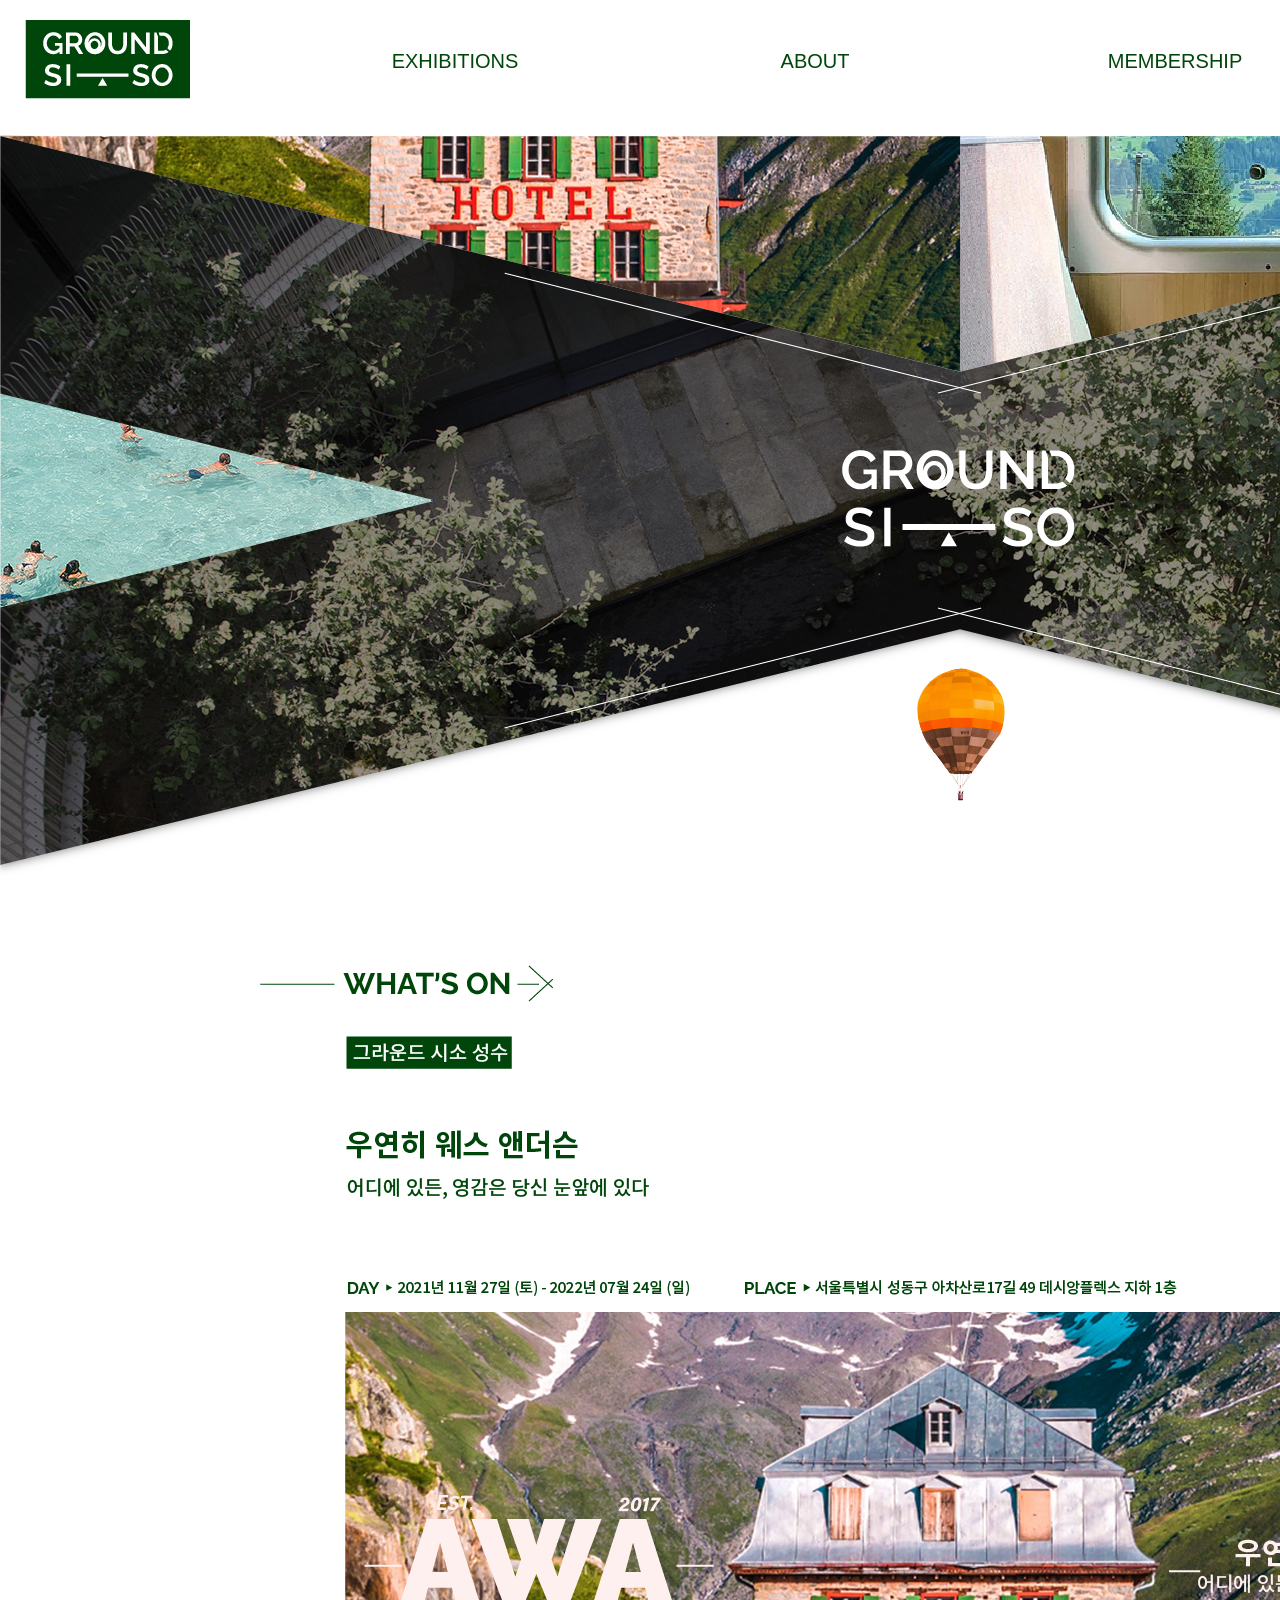
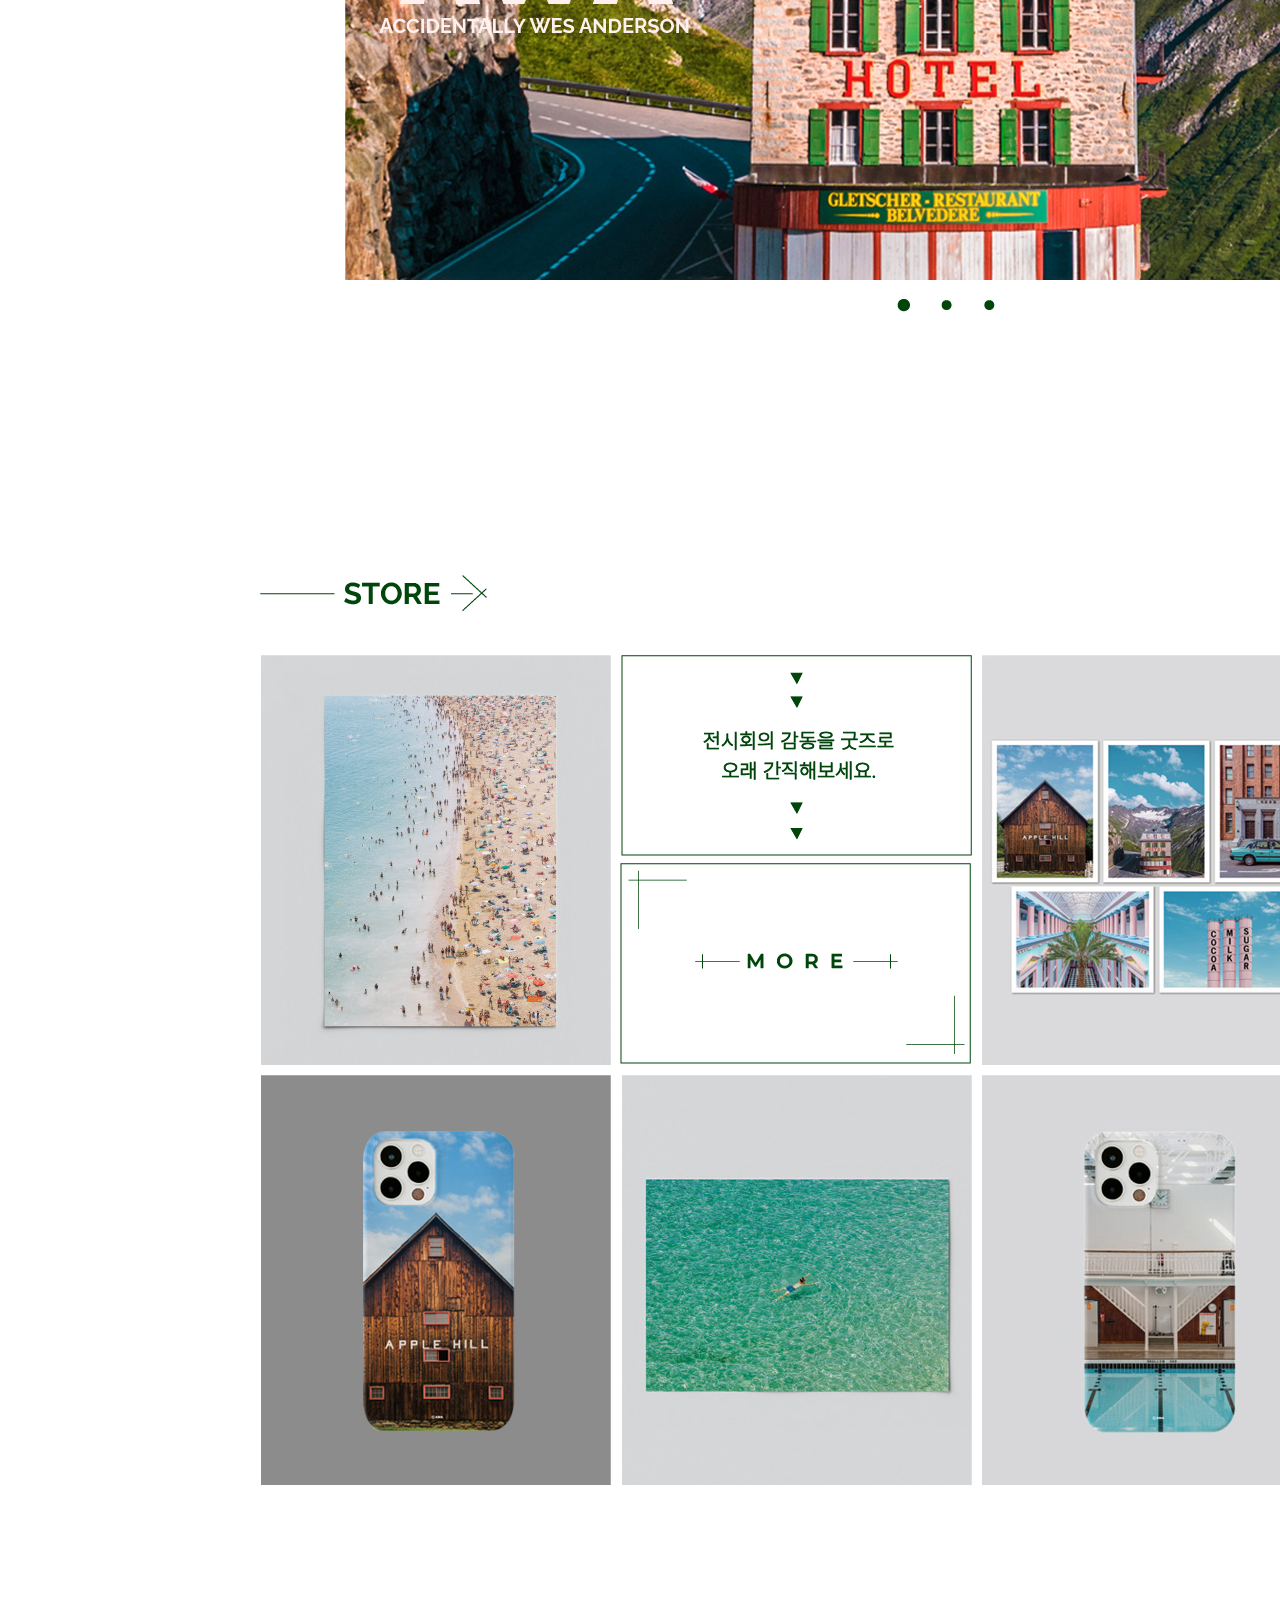
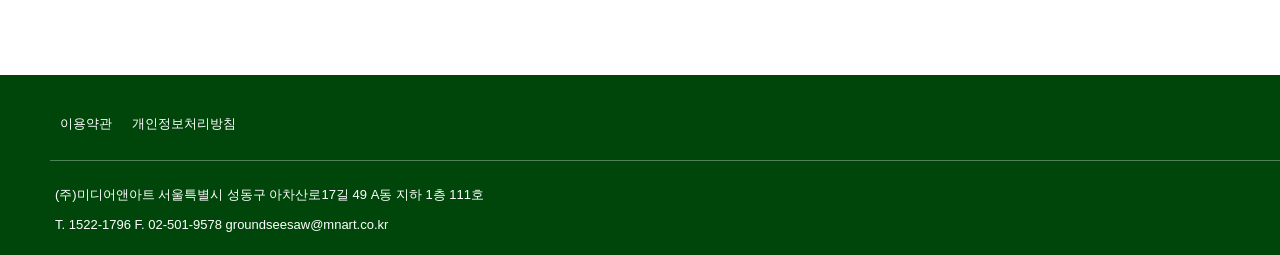
==== index.html @ 8694c182 "first commit" ====
<!DOCTYPE html>
<html lang="ko">

<head>
    <meta charset="UTF-8">
    <meta http-equiv="X-UA-Compatible" content="IE=edge">
    <meta name="viewport" content="width=device-width, initial-scale=1.0">
    <title>GROUND SISO</title>
    <link type="text/css" rel="stylesheet" href="./css/main.css">
    <script src="./script/jquery-1.12.3.js"></script>
    <script src="./script/main.js"></script>
</head>

<body>
    <div id="wrap">
        <header id="header">
            <div class="logo">
                <a href="./main.html"><img src="./img/logo.png"></a>
            </div>
            <div class="nav raleway">
                <ul>
                    <li><a href="#">EXHIBITIONS</a>
                        <div class="submenu noto">
                            <ul>
                                <li><a href="./ex01.html">성수</a></li>
                                <hr class="navline">
                                <li><a href="./ex02.html">서촌</a></li>
                                <hr class="navline">
                                <li><a href="./ex03.html">명동</a></li>
                            </ul>
                        </div>
                    </li>
                    <li><a href="#">ABOUT</a>
                        <div class="submenu noto">
                            <ul>
                                <li><a href="#">그라운드 시소</a></li>
                                <hr class="navline">
                                <li><a href="#">CONTACT US</a></li>
                            </ul>
                        </div>
                    </li>
                    <li><a href="#">MEMBERSHIP</a></li>
                    <li><a href="#">STORE</a></li>
                </ul>
            </div>
            <div class="login raleway">
                <a href="login.html">
                    <p>LOGIN</p>
                </a>
            </div>
        </header>

        <section id="slide">
            <div class="slidebg"><img src="./img/slidebg.png"></div>
            <div class="slideimg">
                <div class="slidemain"><img src="./img/slidemain_01.png"></div>
                <div class="slidemain"><img src="./img/slidemain_02.png"></div>
            </div>
        </section>

        <section id="content">
            <div class="con1"><img src="./img/con_title.png"></div>
            <div class="con2">
                <div class="co1">
                    <img src="./img/con_text_01.png">
                    <img src="./img/con_text_02.png">
                    <img src="./img/con_text_03.png">
                </div>
                <div class="number">
                    <div class="left"><a href="#content"><img src="./img/tri_0.png"></a></div>
                    <div class="num">
                        <img src="./img/con_num_01.png">
                        <img src="./img/con_num_02.png">
                        <img src="./img/con_num_03.png">
                    </div>
                    <div class="right"><a href="#content"><img src="./img/tri_right.png"></a></div>
                </div>
                <div class="co2">
                    <a href="#"><img src="./img/con_img_01.png"></a>
                    <a href="#"><img src="./img/con_img_02.png"></a>
                    <a href="#"><img src="./img/con_img_03.png"></a>
                </div>
            </div>
        </section>

        <section id="store">
            <div class="sto1"><img src="./img/store_title.png"></div>
            <div class="sto2">
                <div class="storeimg"><img src="./img/store_img.png"></div>
                <div class="storebtn">
                    <a href="#store"><img src="./img/more_btn.png"></a>
                </div>
            </div>
        </section>

        <footer id="footer" class="noto2">
            <div class="fot1">
                <div class="fottext">
                    <ul>
                        <a href="#footer">
                            <li>이용약관</li>
                        </a>
                        <a href="#footer">
                            <li>개인정보처리방침</li>
                        </a>
                    </ul>
                </div>
                <div class="foticon">
                    <a href="https://www.instagram.com/groundseesaw/" target="_blank"><img src="./img/insta.png"></a>
                    <a href="https://www.youtube.com/c/groundseesaw/videos" target="_blank"><img src="./img/youtube.png"></a>
                </div>
            </div>
            <div class="line"></div>
            <div class="fot2">
                <div class="text">
                    <ul >
                        <li>(주)미디어앤아트 서울특별시 성동구 아차산로17길 49 A동 지하 1층 111호</li>
                        <li>T. 1522-1796 F. 02-501-9578 groundseesaw@mnart.co.kr</li>
                    </ul>
                </div>
                <div class="fotlogo">
                    <img src="./img/footer_logo.png">
                </div>
        </footer>
    </div>
</body>

</html>
---- css/main.css ----
* { padding: 0; margin: 0; color: #00460A; }
li { list-style: none; }
a { text-decoration: none; }

@font-face{
    font-family:'Raleway'; 
    src: local('Raleway'),
        url('Raleway.eot'),
        url('Raleway.woff') format('woff'),
        url('Raleway.ttf') format('truetype');

        font-family:'Noto Sans KR'; 
        src: local('Noto Sans KR'),
            url('Noto Sans KR.eot'),
            url('Noto Sans KR.woff') format('woff'),
            url('Noto Sans KR.ttf') format('truetype');
}

.raleway { font-family: 'Raleway', sans-serif; font-weight: 500; }
.noto { font-family: 'Noto Sans KR', sans-serif; font-weight: 400; font-size: 15pt; }
.noto2 { font-family: 'Noto Sans KR', sans-serif; }

#wrap { width: 1920px; } 

/* 헤더 부분 */
#header { width: 1920px; height: 125px; }
.logo { width:220px; height: 135px; float: left; }
.logo a { }
.logo a img { margin-top: 20px; margin-left: 25px; }

.nav { width: 1480px; height: 135px; float: left; }
.nav ul {  }
.nav > ul > li { font-size: 15pt; float: left; width: 250px; margin-left: 110px; text-align: center;}
.nav > ul > li > a { display: block; padding: 50px; }

.navline { border: 0.03px solid #50825A; }

.submenu { display: none; margin-top: 5px; z-index: 100; box-shadow: rgba(0, 0, 0, 0.15) 0px 3px 3px 0px; }
.submenu ul { }
.submenu ul li { background-color: white; }
.submenu ul li a { display: block; padding: 20px 25px 20px 25px ; }
.submenu ul li a:hover { background-color: #00460A; color: white; }

.login { width: 220px; height: 135px; float: left; } 
.login p { font-size: 13pt; float: right; margin-top: 20px; margin-right: 20px; }

/* 슬라이드 부분 */
#slide { position: relative;  width: 1920px; height: 730px; z-index: -100; }
.slideimg { width: 1920px; height: 730px; }
.slidemain { position: absolute; top: 11px; width: 1920px; height: 730px; }

/* 콘텐트 부분 */
#content { width: 1920px; height: 1280px; }
.con1 img { margin-top: 110px; margin-left: 260px; } 
.co1 { width: 1217px; height: 266px;  margin-top: 30px; margin-left: 345px; position: relative; z-index: -100; }
.co1 img {  position: absolute; top: 0; left: 0; }

.number { width: 200px; height: 50px; float: right; margin-right: 350px; margin-top: -40px; }
.left { width: 20; height: 50px; float: left; margin-right: 20px; z-index: 100; }
.right { width: 20; height: 50px; float: left; margin-left: 20px; z-index: 100; }
.number .num { position: relative; width: 100px; height: 50px; float: left; }
.number .num img { position: absolute; top: 0; left: 0; }

.co2 { width: 1207px; height: 600px; margin-top: 10px; margin-left: 345px; position: relative; }
.co2 img { position: absolute; top: 0; left: 0; } 


#store { width: 1920px; height: 1140px; }
.sto1 img { margin-top: 40px; margin-left: 260px; } 
.sto2 { margin-left: 260px; margin-top: 40px; position: relative; }
.storebtn { position: absolute; top: 208px; left: 360px; z-index: 10; }

/* 풋터 부분*/
#footer { width: 1920px; height: 180px; font-weight: 200; background-color: #00460A; }
.fot1 { width: 1920px; height: 85px; }
.fottext ul { padding-left: 50px; padding-top: 30px; }
.fottext ul a { display: block; float: left; font-size: 13px; padding: 10px; }
.fottext ul a li { color: white; }
.foticon { float: right; margin-right: 40px; }
.foticon a { padding-right: 20px; }
.foticon a img { }

.line { width: 1820px; height: 0.3px; margin-left: 50px; background-color: #50825A; }

.fot2 { width: 1920px; height: 85px; }
.text { padding-top: 20px; width: 1000px; height: 70px; float: left; }
.text ul li { color: white; font-size: 13px; line-height: 30px; margin-left: 55px; }

.fotlogo { float: right; margin-top: 30px; margin-right: 55px; }
.fotlogo img { }
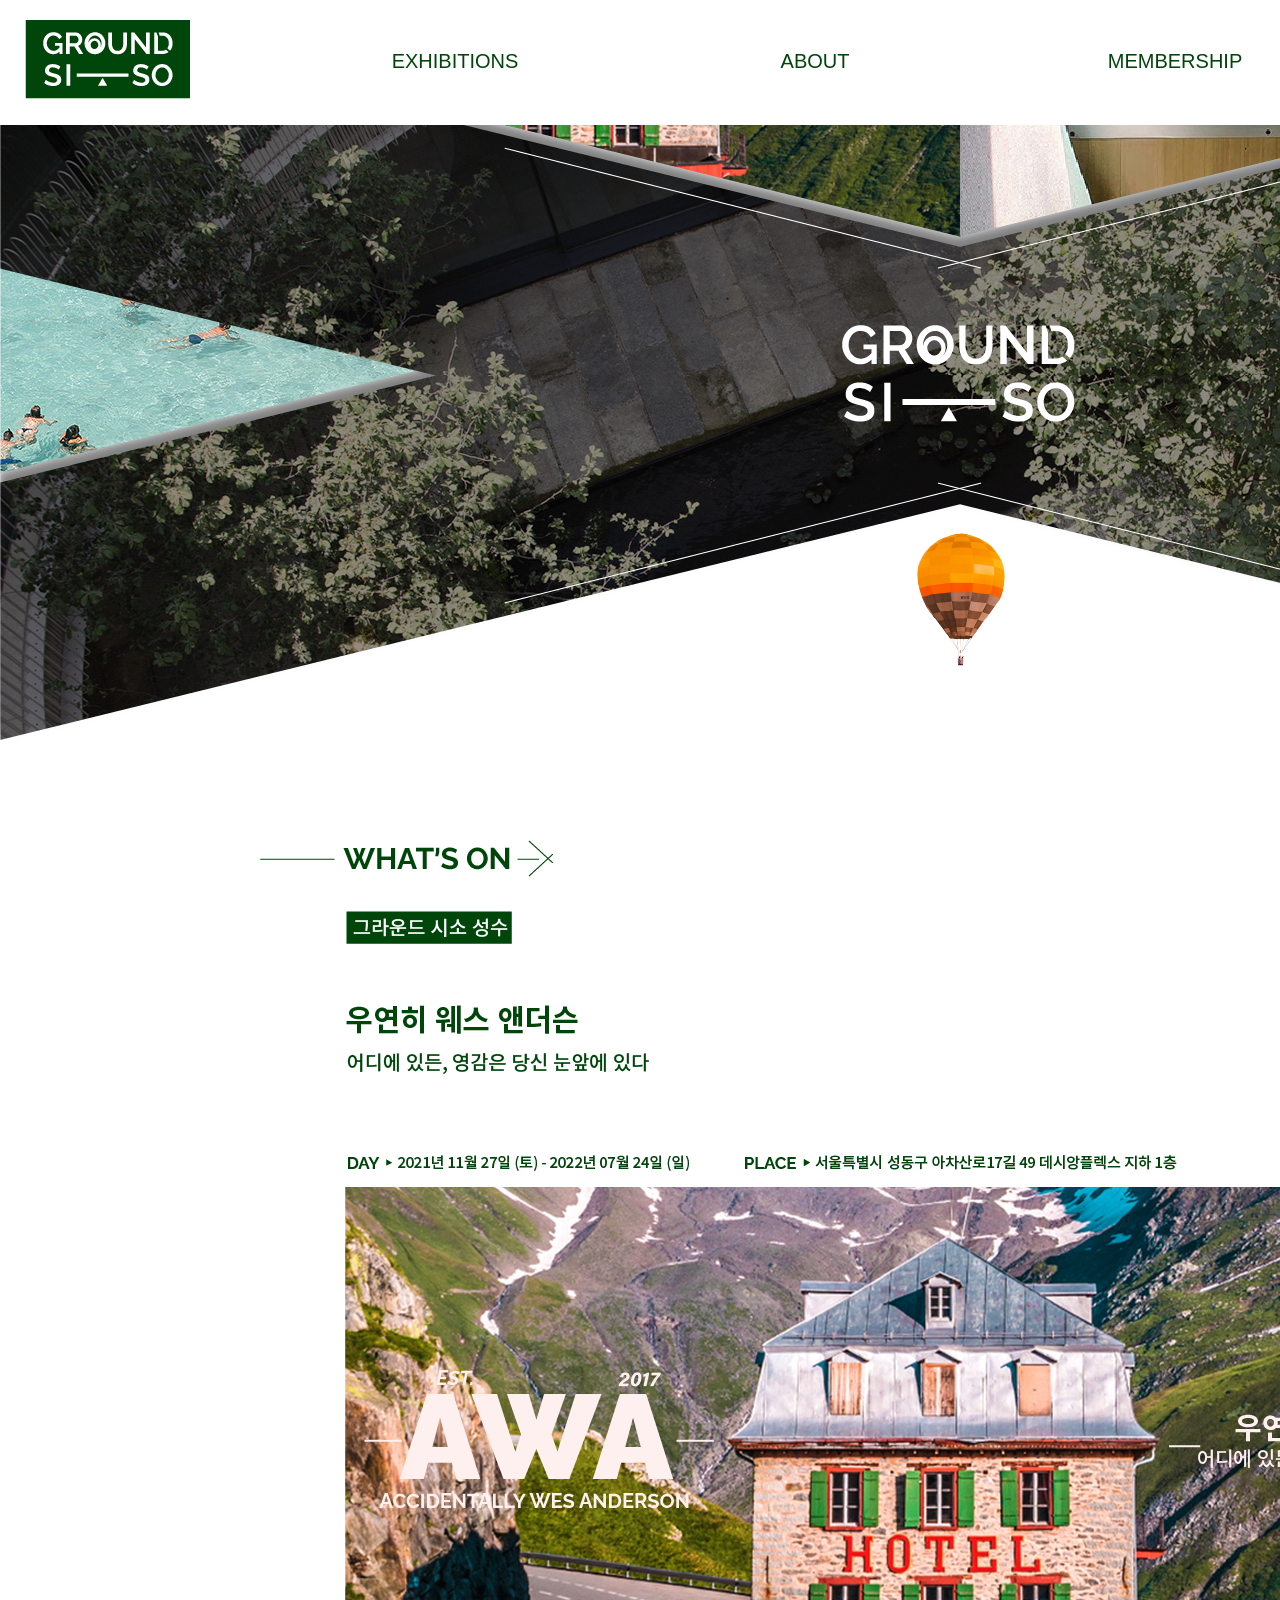
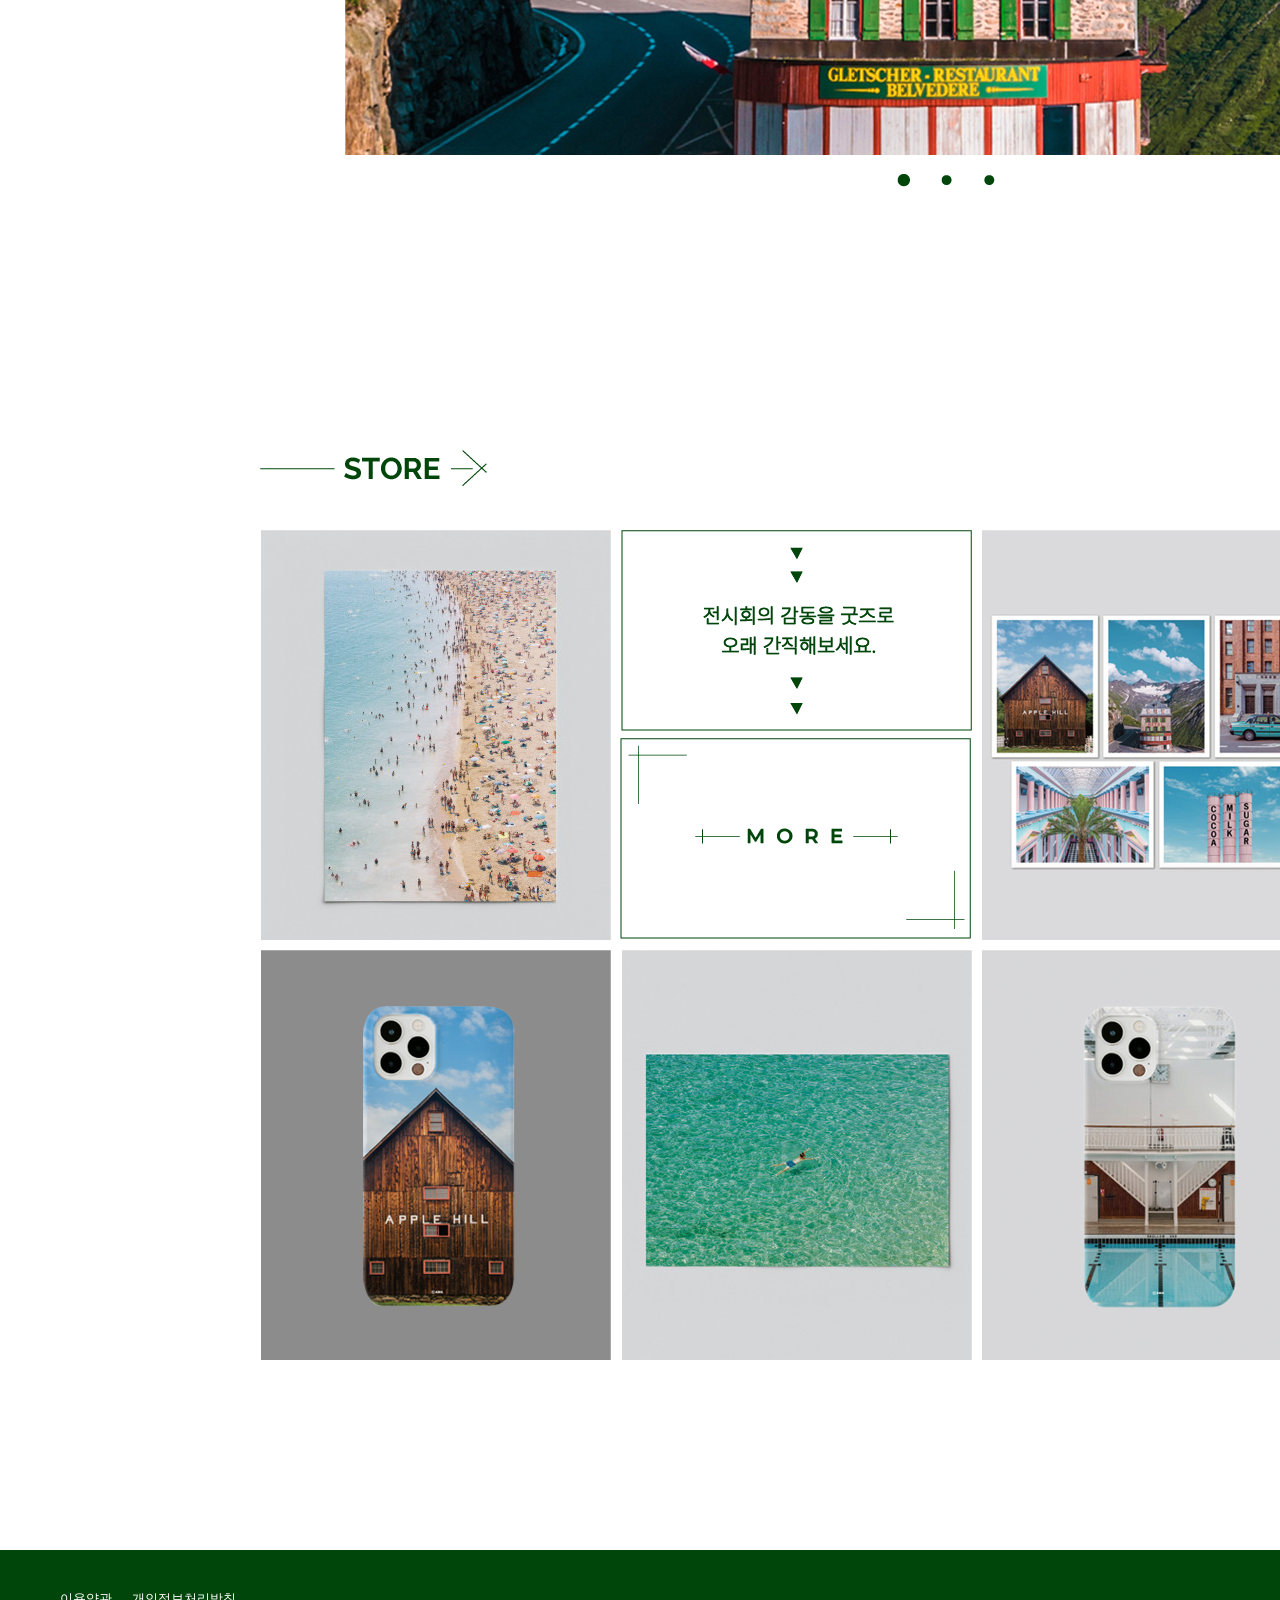
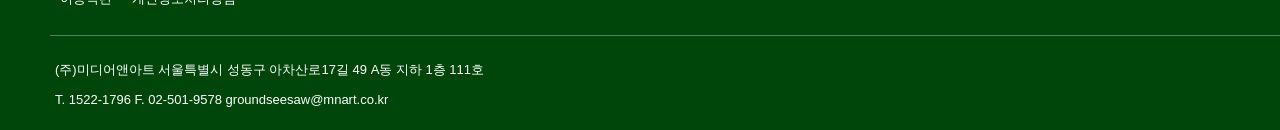
==== commit abf64c65: "Add files via upload" ====
--- a/index.html
+++ b/index.html
@@ -1,128 +1,129 @@
-<!DOCTYPE html>
-<html lang="ko">
-
-<head>
-    <meta charset="UTF-8">
-    <meta http-equiv="X-UA-Compatible" content="IE=edge">
-    <meta name="viewport" content="width=device-width, initial-scale=1.0">
-    <title>GROUND SISO</title>
-    <link type="text/css" rel="stylesheet" href="./css/main.css">
-    <script src="./script/jquery-1.12.3.js"></script>
-    <script src="./script/main.js"></script>
-</head>
-
-<body>
-    <div id="wrap">
-        <header id="header">
-            <div class="logo">
-                <a href="./main.html"><img src="./img/logo.png"></a>
-            </div>
-            <div class="nav raleway">
-                <ul>
-                    <li><a href="#">EXHIBITIONS</a>
-                        <div class="submenu noto">
-                            <ul>
-                                <li><a href="./ex01.html">성수</a></li>
-                                <hr class="navline">
-                                <li><a href="./ex02.html">서촌</a></li>
-                                <hr class="navline">
-                                <li><a href="./ex03.html">명동</a></li>
-                            </ul>
-                        </div>
-                    </li>
-                    <li><a href="#">ABOUT</a>
-                        <div class="submenu noto">
-                            <ul>
-                                <li><a href="#">그라운드 시소</a></li>
-                                <hr class="navline">
-                                <li><a href="#">CONTACT US</a></li>
-                            </ul>
-                        </div>
-                    </li>
-                    <li><a href="#">MEMBERSHIP</a></li>
-                    <li><a href="#">STORE</a></li>
-                </ul>
-            </div>
-            <div class="login raleway">
-                <a href="login.html">
-                    <p>LOGIN</p>
-                </a>
-            </div>
-        </header>
-
-        <section id="slide">
-            <div class="slidebg"><img src="./img/slidebg.png"></div>
-            <div class="slideimg">
-                <div class="slidemain"><img src="./img/slidemain_01.png"></div>
-                <div class="slidemain"><img src="./img/slidemain_02.png"></div>
-            </div>
-        </section>
-
-        <section id="content">
-            <div class="con1"><img src="./img/con_title.png"></div>
-            <div class="con2">
-                <div class="co1">
-                    <img src="./img/con_text_01.png">
-                    <img src="./img/con_text_02.png">
-                    <img src="./img/con_text_03.png">
-                </div>
-                <div class="number">
-                    <div class="left"><a href="#content"><img src="./img/tri_0.png"></a></div>
-                    <div class="num">
-                        <img src="./img/con_num_01.png">
-                        <img src="./img/con_num_02.png">
-                        <img src="./img/con_num_03.png">
-                    </div>
-                    <div class="right"><a href="#content"><img src="./img/tri_right.png"></a></div>
-                </div>
-                <div class="co2">
-                    <a href="#"><img src="./img/con_img_01.png"></a>
-                    <a href="#"><img src="./img/con_img_02.png"></a>
-                    <a href="#"><img src="./img/con_img_03.png"></a>
-                </div>
-            </div>
-        </section>
-
-        <section id="store">
-            <div class="sto1"><img src="./img/store_title.png"></div>
-            <div class="sto2">
-                <div class="storeimg"><img src="./img/store_img.png"></div>
-                <div class="storebtn">
-                    <a href="#store"><img src="./img/more_btn.png"></a>
-                </div>
-            </div>
-        </section>
-
-        <footer id="footer" class="noto2">
-            <div class="fot1">
-                <div class="fottext">
-                    <ul>
-                        <a href="#footer">
-                            <li>이용약관</li>
-                        </a>
-                        <a href="#footer">
-                            <li>개인정보처리방침</li>
-                        </a>
-                    </ul>
-                </div>
-                <div class="foticon">
-                    <a href="https://www.instagram.com/groundseesaw/" target="_blank"><img src="./img/insta.png"></a>
-                    <a href="https://www.youtube.com/c/groundseesaw/videos" target="_blank"><img src="./img/youtube.png"></a>
-                </div>
-            </div>
-            <div class="line"></div>
-            <div class="fot2">
-                <div class="text">
-                    <ul >
-                        <li>(주)미디어앤아트 서울특별시 성동구 아차산로17길 49 A동 지하 1층 111호</li>
-                        <li>T. 1522-1796 F. 02-501-9578 groundseesaw@mnart.co.kr</li>
-                    </ul>
-                </div>
-                <div class="fotlogo">
-                    <img src="./img/footer_logo.png">
-                </div>
-        </footer>
-    </div>
-</body>
-
+<!DOCTYPE html>
+<html lang="ko">
+
+<head>
+    <meta charset="UTF-8">
+    <meta http-equiv="X-UA-Compatible" content="IE=edge">
+    <meta name="viewport" content="width=device-width, initial-scale=1.0">
+    <title>GROUND SISO</title>
+    <link rel="icon" href="./img/logo.png" type="image/x-icon">
+    <link type="text/css" rel="stylesheet" href="./css/index.css">    
+    <script src="./script/jquery-1.12.3.js"></script>
+    <script src="./script/main.js"></script>
+</head>
+
+<body>
+    <div id="wrap">
+        <header id="header">
+            <div class="logo">
+                <a href="./main.html"><img src="./img/logo.png"></a>
+            </div>
+            <div class="nav raleway">
+                <ul>
+                    <li><a href="#">EXHIBITIONS</a>
+                        <div class="submenu noto">
+                            <ul>
+                                <li><a href="./ex01.html">성수</a></li>
+                                <hr class="navline">
+                                <li><a href="./ex02.html">서촌</a></li>
+                                <hr class="navline">
+                                <li><a href="./ex03.html">명동</a></li>
+                            </ul>
+                        </div>
+                    </li>
+                    <li><a href="#">ABOUT</a>
+                        <div class="submenu noto">
+                            <ul>
+                                <li><a href="./intro.html">그라운드 시소</a></li>
+                                <hr class="navline">
+                                <li><a href="./contact.html">CONTACT US</a></li>
+                            </ul>
+                        </div>
+                    </li>
+                    <li><a href="./member.html">MEMBERSHIP</a></li>
+                    <li><a href="./store.html">STORE</a></li>
+                </ul>
+            </div>
+            <div class="login raleway">
+                <a href="login.html">
+                    <p>LOGIN</p>
+                </a>
+            </div>
+        </header>
+
+        <section id="slide">
+            <div class="slidebg"><img src="./img/slidebg.png"></div>
+            <div class="slideimg">
+                <div class="slidemain"><img src="./img/slidemain_01.png"></div>
+                <div class="slidemain"><img src="./img/slidemain_02.png"></div>
+            </div>
+        </section>
+
+        <section id="content">
+            <div class="con1"><img src="./img/con_title.png"></div>
+            <div class="con2">
+                <div class="co1">
+                    <img src="./img/con_text_01.png">
+                    <img src="./img/con_text_02.png">
+                    <img src="./img/con_text_03.png">
+                </div>
+                <div class="number">
+                    <div class="left"><a href="#content"><img src="./img/tri_0.png"></a></div>
+                    <div class="num">
+                        <img src="./img/con_num_01.png">
+                        <img src="./img/con_num_02.png">
+                        <img src="./img/con_num_03.png">
+                    </div>
+                    <div class="right"><a href="#content"><img src="./img/tri_right.png"></a></div>
+                </div>
+                <div class="co2">
+                    <a href="#"><img src="./img/con_img_01.png"></a>
+                    <a href="#"><img src="./img/con_img_02.png"></a>
+                    <a href="#"><img src="./img/con_img_03.png"></a>
+                </div>
+            </div>
+        </section>
+
+        <section id="store">
+            <div class="sto1"><img src="./img/store_title.png"></div>
+            <div class="sto2">
+                <div class="storeimg"><img src="./img/store_img.png"></div>
+                <div class="storebtn">
+                    <a href="#store"><img src="./img/more_btn.png"></a>
+                </div>
+            </div>
+        </section>
+
+        <footer id="footer" class="noto2">
+            <div class="fot1">
+                <div class="fottext">
+                    <ul>
+                        <a href="#footer">
+                            <li>이용약관</li>
+                        </a>
+                        <a href="#footer">
+                            <li>개인정보처리방침</li>
+                        </a>
+                    </ul>
+                </div>
+                <div class="foticon">
+                    <a href="https://www.instagram.com/groundseesaw/" target="_blank"><img src="./img/insta.png"></a>
+                    <a href="https://www.youtube.com/c/groundseesaw/videos" target="_blank"><img src="./img/youtube.png"></a>
+                </div>
+            </div>
+            <div class="line"></div>
+            <div class="fot2">
+                <div class="text">
+                    <ul >
+                        <li>(주)미디어앤아트 서울특별시 성동구 아차산로17길 49 A동 지하 1층 111호</li>
+                        <li>T. 1522-1796 F. 02-501-9578 groundseesaw@mnart.co.kr</li>
+                    </ul>
+                </div>
+                <div class="fotlogo">
+                    <img src="./img/footer_logo.png">
+                </div>
+        </footer>
+    </div>
+</body>
+
 </html>
--- a/css/index.css
+++ b/css/index.css
@@ -0,0 +1,90 @@
+* { padding: 0; margin: 0; color: #00460A; }
+li { list-style: none; }
+a { text-decoration: none; }
+
+@font-face{
+    font-family:'Raleway'; 
+    src: local('Raleway'),
+        url('Raleway.eot'),
+        url('Raleway.woff') format('woff'),
+        url('Raleway.ttf') format('truetype');
+
+        font-family:'Noto Sans KR'; 
+        src: local('Noto Sans KR'),
+            url('Noto Sans KR.eot'),
+            url('Noto Sans KR.woff') format('woff'),
+            url('Noto Sans KR.ttf') format('truetype');
+}
+
+.raleway { font-family: 'Raleway', sans-serif; font-weight: 500; }
+.noto { font-family: 'Noto Sans KR', sans-serif; font-weight: 400; font-size: 15pt; }
+.noto2 { font-family: 'Noto Sans KR', sans-serif; }
+
+#wrap { width: 100%; overflow-x: hidden; }
+
+/* 헤더 부분 */
+#header { width: 1920px; height: 125px; position: fixed; background: white; z-index: 500; }
+.logo { width:220px; height: 135px; float: left; }
+.logo a { }
+.logo a img { margin-top: 20px; margin-left: 25px; }
+
+.nav { width: 1480px; height: 135px; float: left; }
+.nav ul {  }
+.nav > ul > li { font-size: 15pt; float: left; width: 250px; margin-left: 110px; text-align: center;}
+.nav > ul > li > a { display: block; padding: 50px; }
+
+.navline { border: 0.03px solid #50825A; }
+
+.submenu { display: none; margin-top: 5px; z-index: 100; box-shadow: rgba(0, 0, 0, 0.15) 0px 3px 3px 0px; }
+.submenu ul { }
+.submenu ul li { background-color: white; }
+.submenu ul li a { display: block; padding: 20px 25px 20px 25px ; }
+.submenu ul li a:hover { background-color: #00460A; color: white; }
+
+.login { width: 200px; height: 135px; float: left; } 
+.login p { font-size: 13pt; float: right; margin-top: 20px; margin-right: 20px; }
+
+/* 슬라이드 부분 */
+#slide { position: relative;  width: 1920px; height: 730px; z-index: -100; }
+.slideimg { width: 1920px; height: 730px; }
+.slidemain { position: absolute; top: 11px; width: 1920px; height: 730px; }
+
+/* 콘텐트 부분 */
+#content { width: 1920px; height: 1280px; }
+.con1 img { margin-top: 110px; margin-left: 260px; } 
+.co1 { width: 1217px; height: 266px;  margin-top: 30px; margin-left: 345px; position: relative; z-index: -100; }
+.co1 img {  position: absolute; top: 0; left: 0; }
+
+.number { width: 200px; height: 50px; float: right; margin-right: 350px; margin-top: -40px; }
+.left { width: 20; height: 50px; float: left; margin-right: 20px; z-index: 100; }
+.right { width: 20; height: 50px; float: left; margin-left: 20px; z-index: 100; }
+.number .num { position: relative; width: 100px; height: 50px; float: left; }
+.number .num img { position: absolute; top: 0; left: 0; }
+
+.co2 { width: 1207px; height: 600px; margin-top: 10px; margin-left: 345px; position: relative; }
+.co2 img { position: absolute; top: 0; left: 0; } 
+
+
+#store { width: 1920px; height: 1140px; }
+.sto1 img { margin-top: 40px; margin-left: 260px; } 
+.sto2 { margin-left: 260px; margin-top: 40px; position: relative; }
+.storebtn { position: absolute; top: 208px; left: 360px; z-index: 10; }
+
+/* 풋터 부분*/
+#footer { width: 1920px; height: 180px; font-weight: 200; background-color: #00460A; }
+.fot1 { width: 1920px; height: 85px; }
+.fottext ul { padding-left: 50px; padding-top: 30px; }
+.fottext ul a { display: block; float: left; font-size: 13px; padding: 10px; }
+.fottext ul a li { color: white; }
+.foticon { float: right; margin-right: 40px; }
+.foticon a { padding-right: 20px; }
+.foticon a img { }
+
+.line { width: 1820px; height: 0.3px; margin-left: 50px; background-color: #50825A; }
+
+.fot2 { width: 1920px; height: 85px; }
+.text { padding-top: 20px; width: 1000px; height: 70px; float: left; }
+.text ul li { color: white; font-size: 13px; line-height: 30px; margin-left: 55px; }
+
+.fotlogo { float: right; margin-top: 30px; margin-right: 55px; }
+.fotlogo img { }
